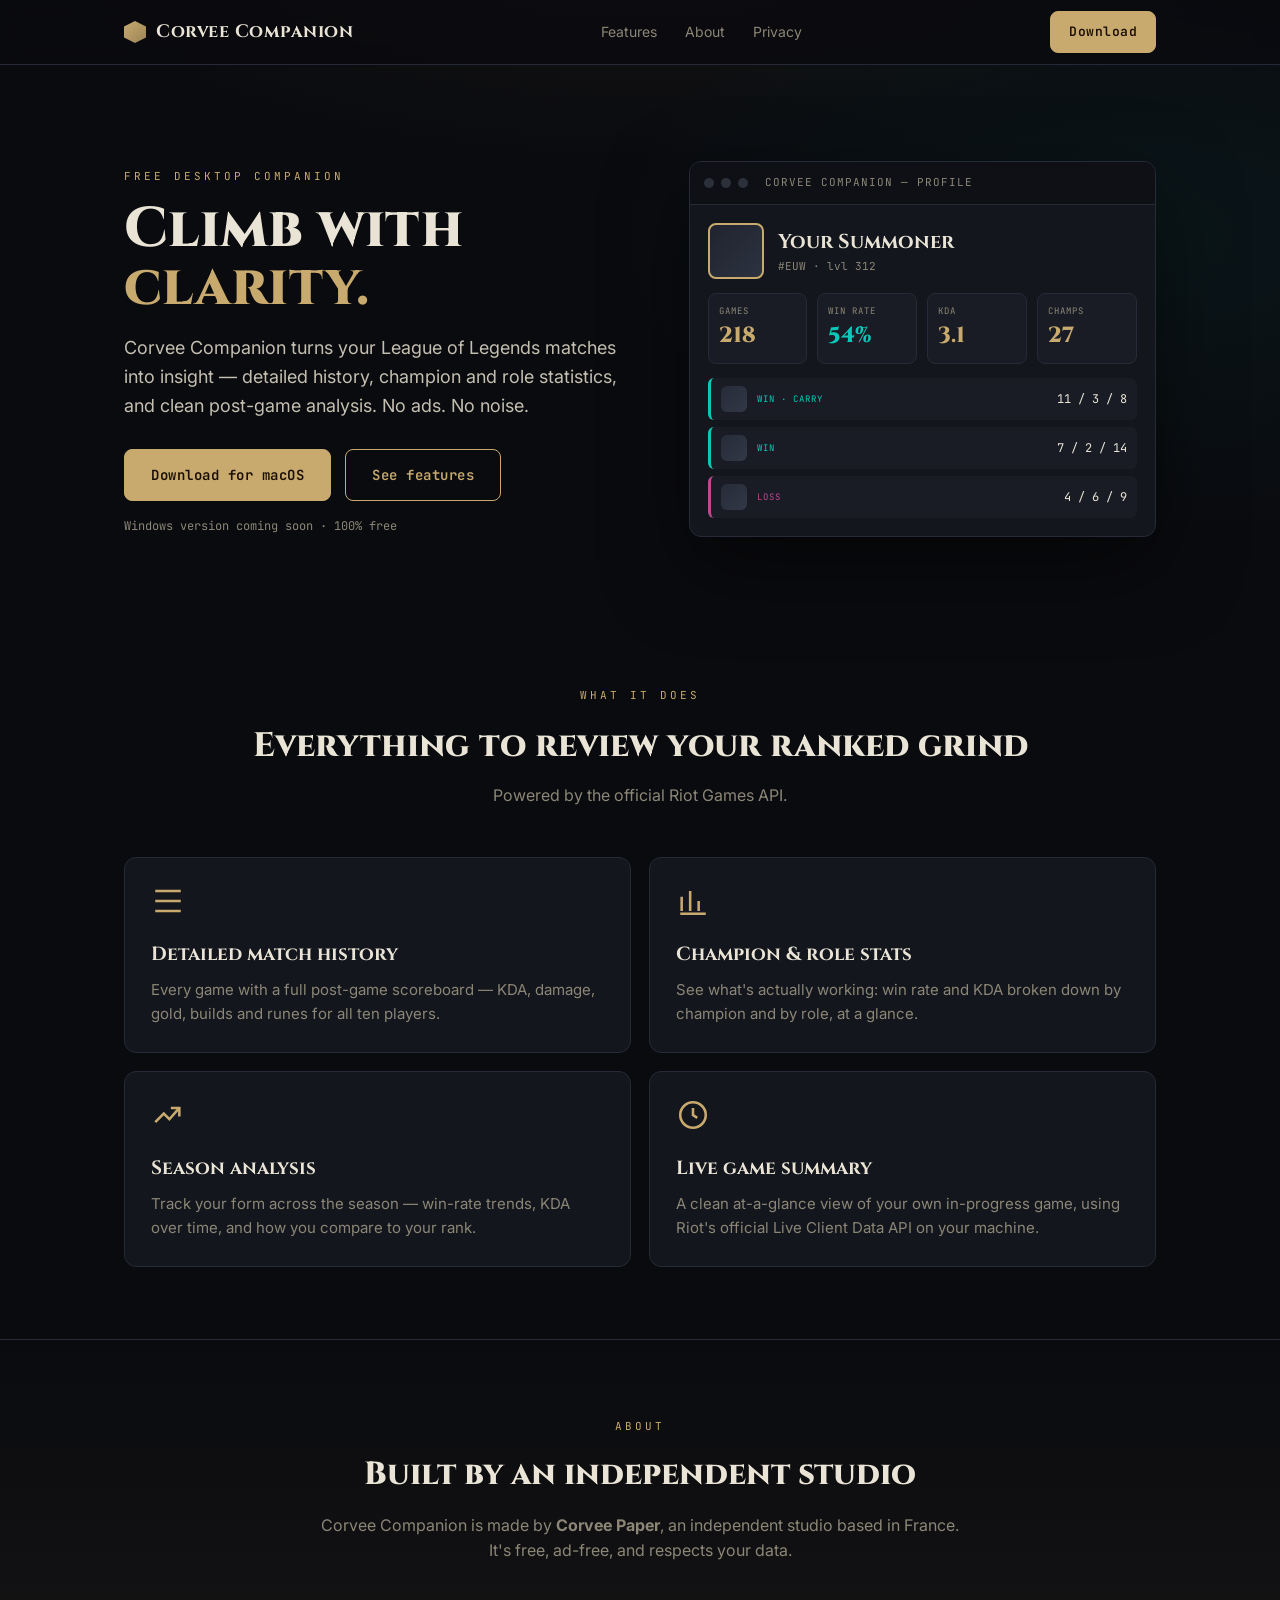
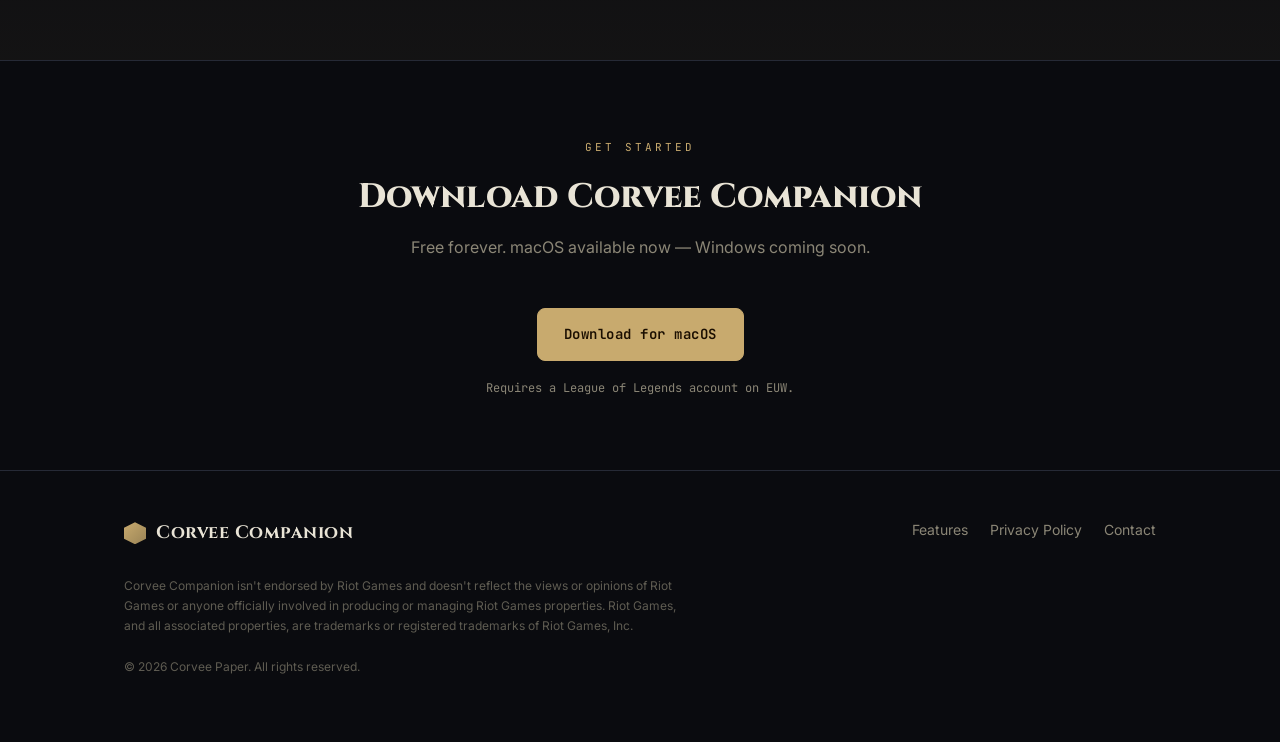
==== index.html @ 23cd95b9 "Add files via upload" ====
<!DOCTYPE html>
<html lang="en">
<head>
  <meta charset="UTF-8" />
  <meta name="viewport" content="width=device-width, initial-scale=1.0" />
  <title>Corvee Companion — Track your League of Legends ranked performance</title>
  <meta name="description" content="Corvee Companion is a free desktop app that turns your League of Legends matches into insight: detailed history, champion and role stats, and post-game analysis. By Corvee Paper." />
  <link rel="preconnect" href="https://fonts.googleapis.com" />
  <link rel="preconnect" href="https://fonts.gstatic.com" crossorigin />
  <link href="https://fonts.googleapis.com/css2?family=Cinzel:wght@700;800&family=Inter:wght@400;500;600&family=JetBrains+Mono:wght@400;600&display=swap" rel="stylesheet" />
  <link rel="stylesheet" href="style.css" />
</head>
<body>

  <header class="nav">
    <div class="wrap nav-inner">
      <a class="brand" href="/"><span class="mark"></span> Corvee Companion</a>
      <nav class="nav-links">
        <a href="#features">Features</a>
        <a href="#about">About</a>
        <a href="privacy.html">Privacy</a>
      </nav>
      <a class="btn btn-primary" href="#download">Download</a>
    </div>
  </header>

  <main>
    <!-- Hero -->
    <section class="hero">
      <div class="wrap hero-grid">
        <div>
          <span class="kicker">Free desktop companion</span>
          <h1>Climb with <span class="accent">clarity.</span></h1>
          <p class="lead">Corvee Companion turns your League of Legends matches into insight — detailed history, champion and role statistics, and clean post-game analysis. No ads. No noise.</p>
          <div class="hero-cta">
            <a class="btn btn-primary btn-lg" href="#download">Download for macOS</a>
            <a class="btn btn-lg" href="#features">See features</a>
          </div>
          <p class="hero-note">Windows version coming soon · 100% free</p>
        </div>

        <!-- Stylised app mockup (not a real screenshot) -->
        <div class="mock" aria-hidden="true">
          <div class="mock-bar"><i></i><i></i><i></i><span class="ttl">CORVEE COMPANION — PROFILE</span></div>
          <div class="mock-body">
            <div class="mock-hero-row">
              <div class="mock-ava"></div>
              <div>
                <div class="mock-name">Your Summoner</div>
                <div class="mock-sub">#EUW · lvl 312</div>
              </div>
            </div>
            <div class="mock-stats">
              <div class="mock-stat"><div class="l">GAMES</div><div class="v">218</div></div>
              <div class="mock-stat"><div class="l">WIN RATE</div><div class="v good">54%</div></div>
              <div class="mock-stat"><div class="l">KDA</div><div class="v">3.1</div></div>
              <div class="mock-stat"><div class="l">CHAMPS</div><div class="v">27</div></div>
            </div>
            <div class="mock-rows">
              <div class="mock-row"><span class="mock-chip"></span><span class="tag">WIN · CARRY</span><span class="kda">11 / 3 / 8</span></div>
              <div class="mock-row"><span class="mock-chip"></span><span class="tag">WIN</span><span class="kda">7 / 2 / 14</span></div>
              <div class="mock-row loss"><span class="mock-chip"></span><span class="tag">LOSS</span><span class="kda">4 / 6 / 9</span></div>
            </div>
          </div>
        </div>
      </div>
    </section>

    <!-- Features -->
    <section id="features">
      <div class="wrap">
        <div class="section-head">
          <span class="kicker">What it does</span>
          <h2>Everything to review your ranked grind</h2>
          <p>Powered by the official Riot Games API.</p>
        </div>
        <div class="features">
          <div class="feature">
            <svg class="ic" viewBox="0 0 24 24" fill="none" stroke="currentColor" stroke-width="1.8"><path d="M3 5h18M3 12h18M3 19h18"/></svg>
            <h3>Detailed match history</h3>
            <p>Every game with a full post-game scoreboard — KDA, damage, gold, builds and runes for all ten players.</p>
          </div>
          <div class="feature">
            <svg class="ic" viewBox="0 0 24 24" fill="none" stroke="currentColor" stroke-width="1.8"><path d="M4 19V9m6 10V5m6 14v-7"/><path d="M3 21h18"/></svg>
            <h3>Champion &amp; role stats</h3>
            <p>See what's actually working: win rate and KDA broken down by champion and by role, at a glance.</p>
          </div>
          <div class="feature">
            <svg class="ic" viewBox="0 0 24 24" fill="none" stroke="currentColor" stroke-width="1.8"><path d="M3 17l6-6 4 4 7-8"/><path d="M14 7h6v6"/></svg>
            <h3>Season analysis</h3>
            <p>Track your form across the season — win-rate trends, KDA over time, and how you compare to your rank.</p>
          </div>
          <div class="feature">
            <svg class="ic" viewBox="0 0 24 24" fill="none" stroke="currentColor" stroke-width="1.8"><circle cx="12" cy="12" r="9"/><path d="M12 7v5l3 2"/></svg>
            <h3>Live game summary</h3>
            <p>A clean at-a-glance view of your own in-progress game, using Riot's official Live Client Data API on your machine.</p>
          </div>
        </div>
      </div>
    </section>

    <!-- About -->
    <section id="about" class="band">
      <div class="wrap">
        <span class="kicker">About</span>
        <h2>Built by an independent studio</h2>
        <p>Corvee Companion is made by <strong>Corvee Paper</strong>, an independent studio based in France.<br/>It's free, ad-free, and respects your data.</p>
      </div>
    </section>

    <!-- Download -->
    <section id="download">
      <div class="wrap">
        <div class="section-head">
          <span class="kicker">Get started</span>
          <h2>Download Corvee Companion</h2>
          <p>Free forever. macOS available now — Windows coming soon.</p>
        </div>
        <div style="text-align:center">
          <a class="btn btn-primary btn-lg" href="#">Download for macOS</a>
          <p class="hero-note" style="margin-top:18px">Requires a League of Legends account on EUW.</p>
        </div>
      </div>
    </section>
  </main>

  <footer>
    <div class="wrap">
      <div class="foot-grid">
        <div class="brand"><span class="mark"></span> Corvee Companion</div>
        <nav class="foot-links">
          <a href="#features">Features</a>
          <a href="privacy.html">Privacy Policy</a>
          <a href="mailto:contact@corveepaper.fr">Contact</a>
        </nav>
      </div>
      <p class="disclaimer">
        Corvee Companion isn't endorsed by Riot Games and doesn't reflect the views or opinions of Riot Games or anyone officially involved in producing or managing Riot Games properties. Riot Games, and all associated properties, are trademarks or registered trademarks of Riot Games, Inc.
        <br/><br/>
        © <span id="yr">2026</span> Corvee Paper. All rights reserved.
      </p>
    </div>
  </footer>

  <script>document.getElementById('yr').textContent = new Date().getFullYear();</script>
</body>
</html>
---- style.css ----
/* Corvee Companion — landing
   Palette "Hexcore" cohérente avec l'app : or / cyan sur fond sombre.
   100% statique, polices via Google Fonts (cf. <link> dans les <head>). */

:root {
  --bg: #0a0b0f;
  --bg-2: #0e1016;
  --panel: #14161d;
  --panel-2: #191c25;
  --line: #262a36;
  --text: #e9e4d6;
  --muted: #8b8676;
  --gold: #c8aa6e;
  --gold-dim: #9a8456;
  --cyan: #0ac8b9;
  --magenta: #c0468f;
  --radius: 12px;
  --maxw: 1080px;
}

* { box-sizing: border-box; margin: 0; padding: 0; }

html { scroll-behavior: smooth; }

body {
  background:
    radial-gradient(1200px 600px at 50% -200px, rgba(200,170,110,0.10), transparent 60%),
    radial-gradient(900px 500px at 90% 10%, rgba(10,200,185,0.06), transparent 60%),
    var(--bg);
  color: var(--text);
  font-family: 'Inter', -apple-system, BlinkMacSystemFont, sans-serif;
  line-height: 1.6;
  -webkit-font-smoothing: antialiased;
}

.wrap { max-width: var(--maxw); margin: 0 auto; padding: 0 24px; }

a { color: inherit; text-decoration: none; }

.kicker {
  font-family: 'JetBrains Mono', monospace;
  font-size: 11px; letter-spacing: 3px; text-transform: uppercase;
  color: var(--gold); display: inline-block; margin-bottom: 14px;
}

/* ---------- Header ---------- */
header.nav {
  position: sticky; top: 0; z-index: 50;
  backdrop-filter: blur(10px);
  background: rgba(10,11,15,0.72);
  border-bottom: 1px solid var(--line);
}
.nav-inner { display: flex; align-items: center; justify-content: space-between; height: 64px; }
.brand { display: flex; align-items: center; gap: 10px; font-family: 'Cinzel', serif; font-weight: 700; font-size: 18px; letter-spacing: 0.5px; }
.brand .mark {
  width: 22px; height: 22px; transform: rotate(0deg);
  background: linear-gradient(135deg, var(--gold), var(--gold-dim));
  clip-path: polygon(50% 0, 100% 25%, 100% 75%, 50% 100%, 0 75%, 0 25%);
}
.nav-links { display: flex; align-items: center; gap: 28px; font-size: 14px; color: var(--muted); }
.nav-links a:hover { color: var(--text); }

.btn {
  display: inline-flex; align-items: center; gap: 8px;
  font-family: 'JetBrains Mono', monospace; font-size: 13px; font-weight: 600;
  letter-spacing: 0.5px; padding: 10px 18px; border-radius: 8px; cursor: pointer;
  border: 1px solid var(--gold); color: var(--gold); background: transparent;
  transition: all .15s ease;
}
.btn:hover { background: var(--gold); color: #1a0e00; }
.btn-primary { background: var(--gold); color: #1a0e00; }
.btn-primary:hover { background: #d9bd82; border-color: #d9bd82; }
.btn-lg { padding: 14px 26px; font-size: 14px; }

/* ---------- Hero ---------- */
.hero { padding: 96px 0 72px; }
.hero-grid { display: grid; grid-template-columns: 1.05fr 0.95fr; gap: 48px; align-items: center; }
.hero h1 {
  font-family: 'Cinzel', serif; font-weight: 800; font-size: 56px; line-height: 1.04;
  letter-spacing: 0.3px; margin-bottom: 18px;
}
.hero h1 .accent { color: var(--gold); }
.hero p.lead { font-size: 18px; color: #c4bfb0; max-width: 30em; margin-bottom: 28px; }
.hero-cta { display: flex; gap: 14px; align-items: center; flex-wrap: wrap; }
.hero-note { font-family: 'JetBrains Mono', monospace; font-size: 12px; color: var(--muted); margin-top: 16px; }

/* App mockup */
.mock {
  background: var(--panel); border: 1px solid var(--line); border-radius: var(--radius);
  box-shadow: 0 30px 80px rgba(0,0,0,0.5); overflow: hidden;
}
.mock-bar { display: flex; align-items: center; gap: 7px; padding: 12px 14px; border-bottom: 1px solid var(--line); background: var(--bg-2); }
.mock-bar i { width: 10px; height: 10px; border-radius: 50%; background: #2c303b; display: block; }
.mock-bar .ttl { margin-left: 10px; font-family: 'JetBrains Mono', monospace; font-size: 11px; color: var(--muted); letter-spacing: 1px; }
.mock-body { padding: 18px; display: grid; gap: 14px; }
.mock-hero-row { display: flex; gap: 14px; align-items: center; }
.mock-ava { width: 56px; height: 56px; border-radius: 8px; border: 2px solid var(--gold); background: linear-gradient(135deg, #20242f, #2c3240); flex: 0 0 auto; }
.mock-name { font-family: 'Cinzel', serif; font-size: 20px; font-weight: 700; }
.mock-sub { font-family: 'JetBrains Mono', monospace; font-size: 11px; color: var(--muted); }
.mock-stats { display: grid; grid-template-columns: repeat(4, 1fr); gap: 10px; }
.mock-stat { background: var(--panel-2); border: 1px solid var(--line); border-radius: 8px; padding: 10px; }
.mock-stat .l { font-family: 'JetBrains Mono', monospace; font-size: 9px; letter-spacing: 1px; color: var(--muted); }
.mock-stat .v { font-family: 'Cinzel', serif; font-size: 22px; font-weight: 800; color: var(--gold); }
.mock-stat .v.good { color: var(--cyan); }
.mock-rows { display: grid; gap: 7px; }
.mock-row { display: flex; align-items: center; gap: 10px; background: var(--panel-2); border-left: 3px solid var(--cyan); border-radius: 6px; padding: 8px 10px; }
.mock-row.loss { border-left-color: var(--magenta); }
.mock-chip { width: 26px; height: 26px; border-radius: 6px; background: linear-gradient(135deg,#262b38,#323847); flex: 0 0 auto; }
.mock-row .kda { font-family: 'JetBrains Mono', monospace; font-size: 12px; margin-left: auto; color: var(--text); }
.mock-row .tag { font-family: 'JetBrains Mono', monospace; font-size: 9px; color: var(--cyan); letter-spacing: 1px; }
.mock-row.loss .tag { color: var(--magenta); }

/* ---------- Features ---------- */
section { padding: 72px 0; }
.section-head { text-align: center; margin-bottom: 48px; }
.section-head h2 { font-family: 'Cinzel', serif; font-size: 34px; font-weight: 800; }
.section-head p { color: var(--muted); margin-top: 10px; }
.features { display: grid; grid-template-columns: repeat(2, 1fr); gap: 18px; }
.feature { background: var(--panel); border: 1px solid var(--line); border-radius: var(--radius); padding: 26px; transition: border-color .15s ease, transform .15s ease; }
.feature:hover { border-color: var(--gold-dim); transform: translateY(-2px); }
.feature .ic { width: 34px; height: 34px; margin-bottom: 14px; color: var(--gold); }
.feature h3 { font-family: 'Cinzel', serif; font-size: 19px; font-weight: 700; margin-bottom: 8px; }
.feature p { color: var(--muted); font-size: 15px; }

/* ---------- CTA band ---------- */
.band { text-align: center; background: linear-gradient(180deg, transparent, rgba(200,170,110,0.05)); border-top: 1px solid var(--line); border-bottom: 1px solid var(--line); }
.band h2 { font-family: 'Cinzel', serif; font-size: 32px; font-weight: 800; margin-bottom: 12px; }
.band p { color: var(--muted); margin-bottom: 24px; }

/* ---------- Footer ---------- */
footer { padding: 48px 0 64px; border-top: 1px solid var(--line); }
.foot-grid { display: flex; justify-content: space-between; gap: 24px; flex-wrap: wrap; align-items: flex-start; }
.foot-links { display: flex; gap: 22px; font-size: 14px; color: var(--muted); }
.foot-links a:hover { color: var(--text); }
.disclaimer { margin-top: 28px; font-size: 12px; color: #5f5c52; line-height: 1.7; max-width: 70ch; }

/* ---------- Privacy page ---------- */
.doc { padding: 64px 0 80px; max-width: 760px; }
.doc h1 { font-family: 'Cinzel', serif; font-size: 36px; margin-bottom: 8px; }
.doc h2 { font-family: 'Cinzel', serif; font-size: 20px; margin: 32px 0 10px; color: var(--gold); }
.doc p, .doc li { color: #c4bfb0; margin-bottom: 10px; }
.doc ul { padding-left: 22px; }
.doc .updated { font-family: 'JetBrains Mono', monospace; font-size: 12px; color: var(--muted); margin-bottom: 24px; }

/* ---------- Responsive ---------- */
@media (max-width: 860px) {
  .hero-grid { grid-template-columns: 1fr; gap: 36px; }
  .hero h1 { font-size: 40px; }
  .features { grid-template-columns: 1fr; }
  .nav-links { display: none; }
}
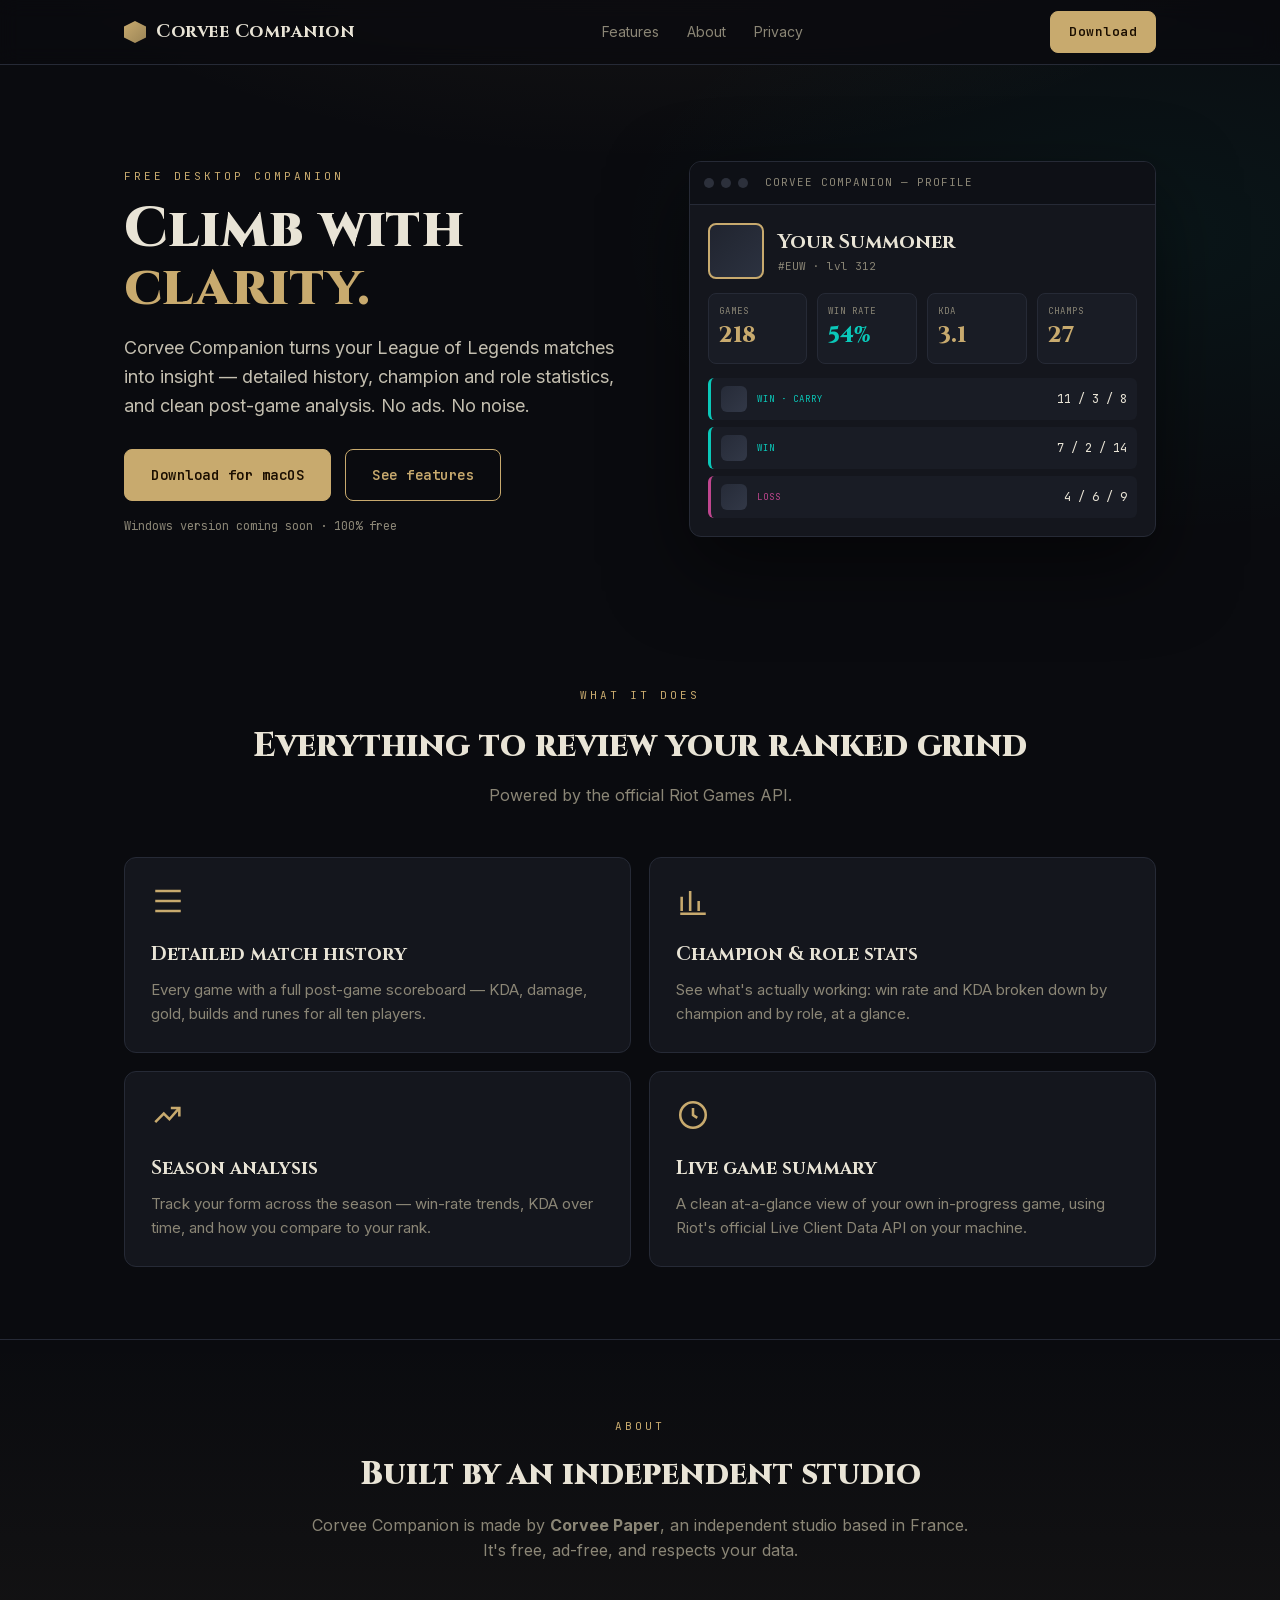
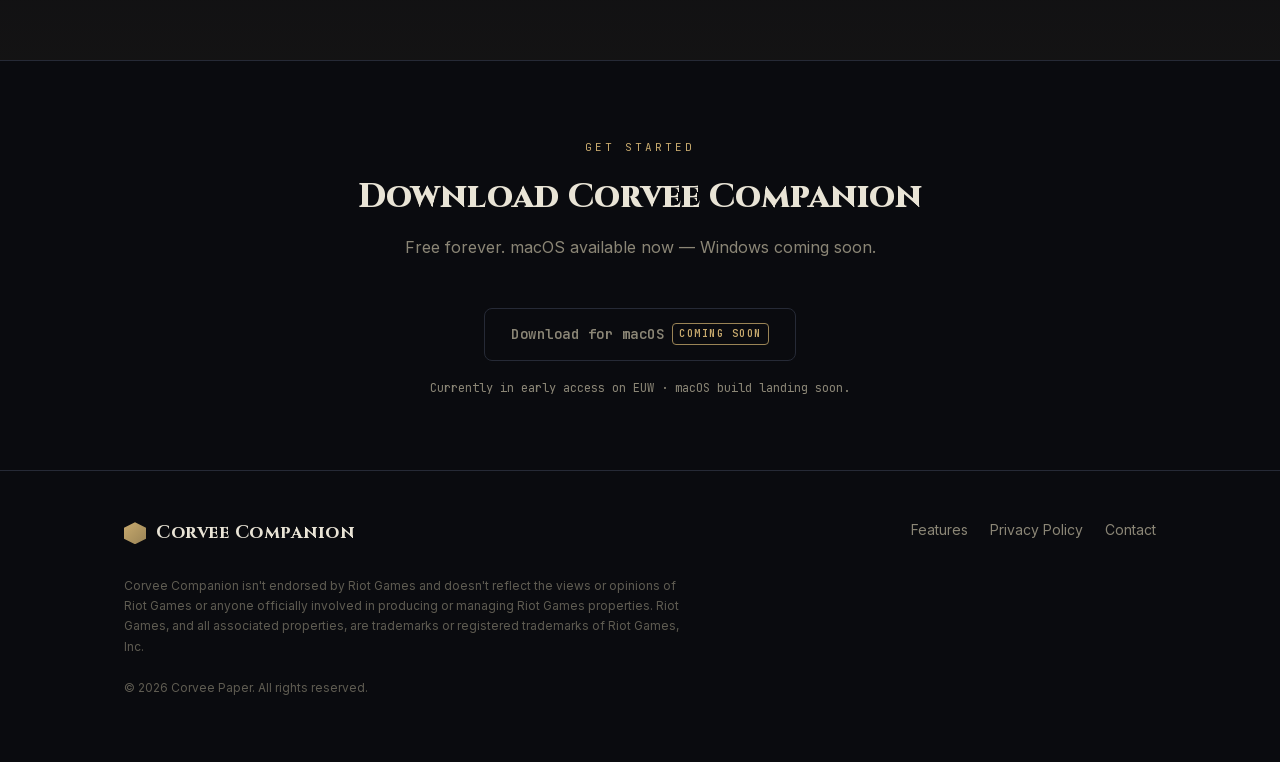
==== commit 08d8ff37: "Déploie la version RGPD-clean : polices auto-hébergées + bouton Coming soon - Ajoute fonts.css + fon" ====
--- a/index.html
+++ b/index.html
@@ -5,9 +5,7 @@
   <meta name="viewport" content="width=device-width, initial-scale=1.0" />
   <title>Corvee Companion — Track your League of Legends ranked performance</title>
   <meta name="description" content="Corvee Companion is a free desktop app that turns your League of Legends matches into insight: detailed history, champion and role stats, and post-game analysis. By Corvee Paper." />
-  <link rel="preconnect" href="https://fonts.googleapis.com" />
-  <link rel="preconnect" href="https://fonts.gstatic.com" crossorigin />
-  <link href="https://fonts.googleapis.com/css2?family=Cinzel:wght@700;800&family=Inter:wght@400;500;600&family=JetBrains+Mono:wght@400;600&display=swap" rel="stylesheet" />
+  <link rel="stylesheet" href="fonts.css" />
   <link rel="stylesheet" href="style.css" />
 </head>
 <body>
@@ -117,8 +115,8 @@
           <p>Free forever. macOS available now — Windows coming soon.</p>
         </div>
         <div style="text-align:center">
-          <a class="btn btn-primary btn-lg" href="#">Download for macOS</a>
-          <p class="hero-note" style="margin-top:18px">Requires a League of Legends account on EUW.</p>
+          <span class="btn btn-lg btn-soon">Download for macOS <span class="soon-tag">COMING SOON</span></span>
+          <p class="hero-note" style="margin-top:18px">Currently in early access on EUW · macOS build landing soon.</p>
         </div>
       </div>
     </section>
--- a/fonts.css
+++ b/fonts.css
@@ -0,0 +1,5 @@
+/* Polices auto-hébergées (RGPD : aucune requête vers Google, aucune IP visiteur partagée).
+   Fichiers VARIABLES — une plage de graisses par fichier. */
+@font-face{font-family:'Cinzel';font-style:normal;font-weight:400 900;font-display:swap;src:url(fonts/cinzel.woff2) format('woff2');}
+@font-face{font-family:'Inter';font-style:normal;font-weight:100 900;font-display:swap;src:url(fonts/inter.woff2) format('woff2');}
+@font-face{font-family:'JetBrains Mono';font-style:normal;font-weight:100 800;font-display:swap;src:url(fonts/jetbrains-mono.woff2) format('woff2');}
--- a/style.css
+++ b/style.css
@@ -1,6 +1,6 @@
 /* Corvee Companion — landing
    Palette "Hexcore" cohérente avec l'app : or / cyan sur fond sombre.
-   100% statique, polices via Google Fonts (cf. <link> dans les <head>). */
+   100% statique, polices auto-hébergées (cf. fonts.css → aucun appel externe, RGPD propre). */
 
 :root {
   --bg: #0a0b0f;
@@ -71,6 +71,16 @@
 .btn-primary { background: var(--gold); color: #1a0e00; }
 .btn-primary:hover { background: #d9bd82; border-color: #d9bd82; }
 .btn-lg { padding: 14px 26px; font-size: 14px; }
+/* État "bientôt dispo" : non cliquable, sans le faux affordance d'un lien mort. */
+.btn-soon {
+  cursor: default; background: transparent; color: var(--muted);
+  border-color: var(--line); pointer-events: none;
+}
+.btn-soon:hover { background: transparent; color: var(--muted); border-color: var(--line); }
+.btn-soon .soon-tag {
+  font-size: 10px; letter-spacing: 1.5px; color: var(--gold);
+  border: 1px solid var(--gold-dim); border-radius: 4px; padding: 2px 6px;
+}
 
 /* ---------- Hero ---------- */
 .hero { padding: 96px 0 72px; }
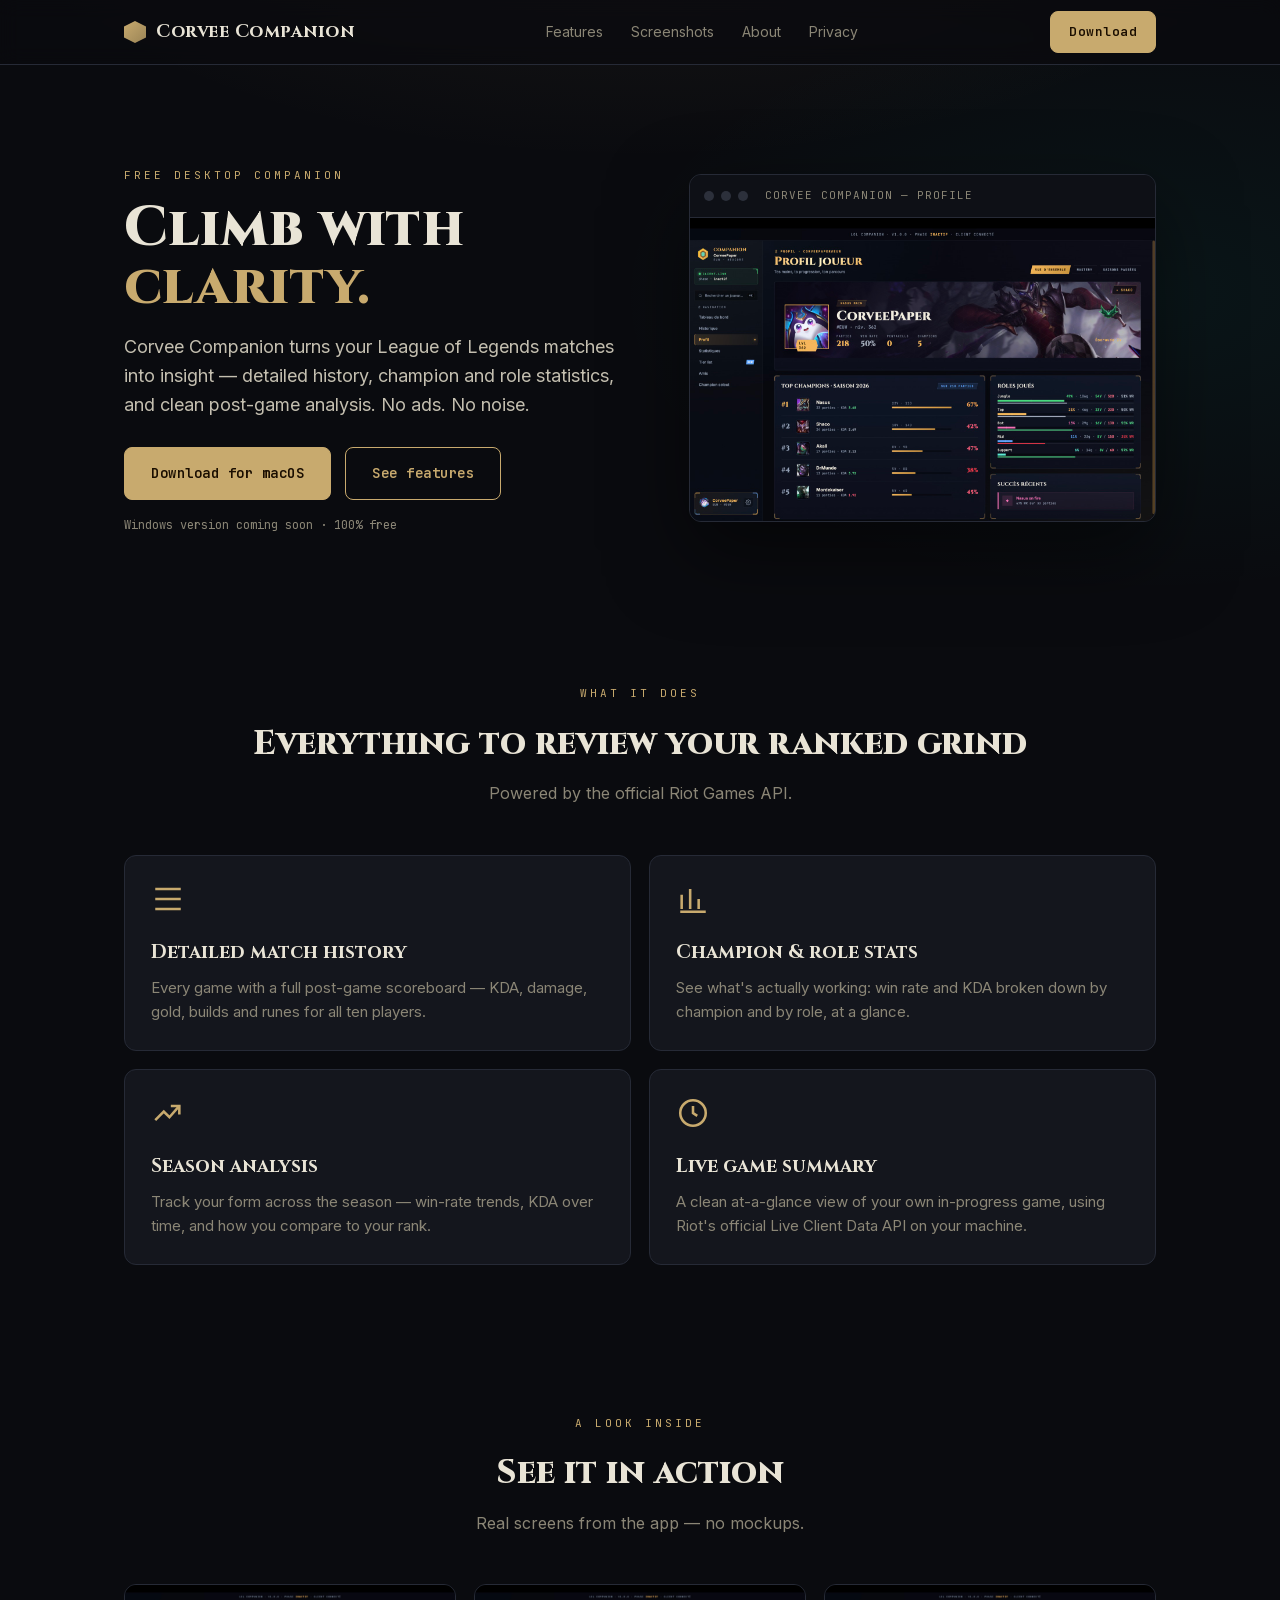
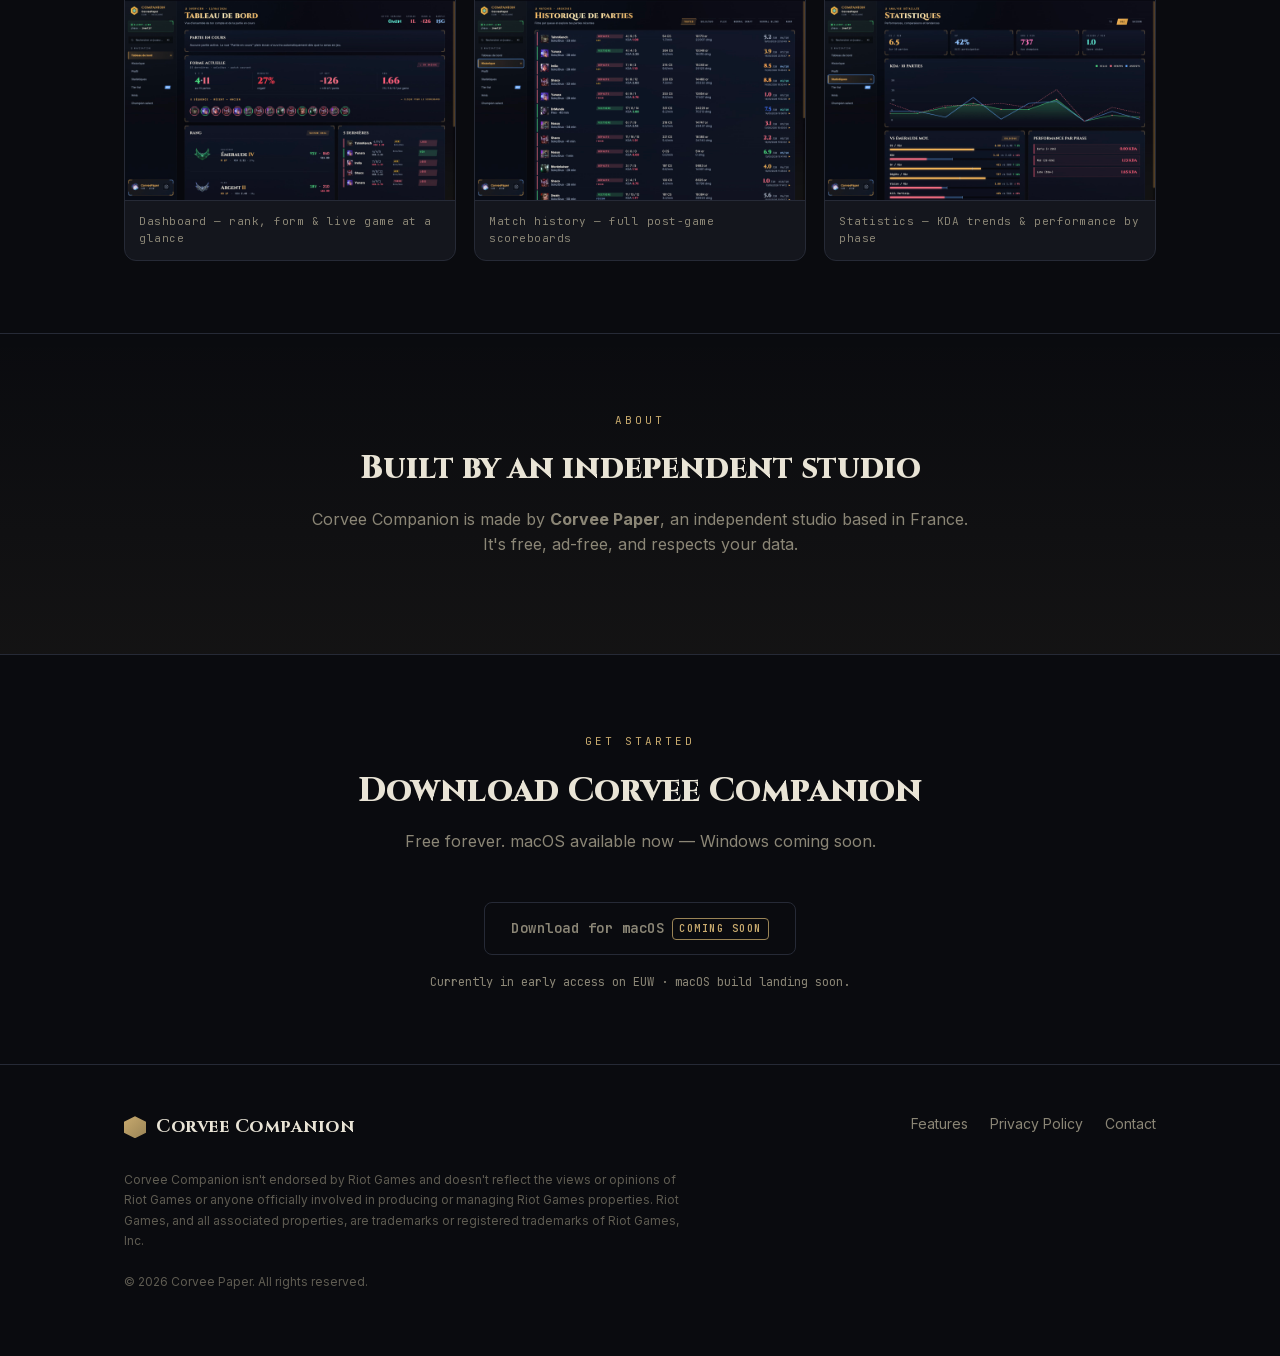
==== commit fdd1800e: "Landing : vraies captures de l'app (héros + galerie) à la place du mockup - Héros : capture réelle d" ====
--- a/index.html
+++ b/index.html
@@ -15,6 +15,7 @@
       <a class="brand" href="/"><span class="mark"></span> Corvee Companion</a>
       <nav class="nav-links">
         <a href="#features">Features</a>
+        <a href="#screenshots">Screenshots</a>
         <a href="#about">About</a>
         <a href="privacy.html">Privacy</a>
       </nav>
@@ -37,29 +38,11 @@
           <p class="hero-note">Windows version coming soon · 100% free</p>
         </div>
 
-        <!-- Stylised app mockup (not a real screenshot) -->
-        <div class="mock" aria-hidden="true">
+        <!-- Real app screenshot (player profile) -->
+        <div class="mock">
           <div class="mock-bar"><i></i><i></i><i></i><span class="ttl">CORVEE COMPANION — PROFILE</span></div>
-          <div class="mock-body">
-            <div class="mock-hero-row">
-              <div class="mock-ava"></div>
-              <div>
-                <div class="mock-name">Your Summoner</div>
-                <div class="mock-sub">#EUW · lvl 312</div>
-              </div>
-            </div>
-            <div class="mock-stats">
-              <div class="mock-stat"><div class="l">GAMES</div><div class="v">218</div></div>
-              <div class="mock-stat"><div class="l">WIN RATE</div><div class="v good">54%</div></div>
-              <div class="mock-stat"><div class="l">KDA</div><div class="v">3.1</div></div>
-              <div class="mock-stat"><div class="l">CHAMPS</div><div class="v">27</div></div>
-            </div>
-            <div class="mock-rows">
-              <div class="mock-row"><span class="mock-chip"></span><span class="tag">WIN · CARRY</span><span class="kda">11 / 3 / 8</span></div>
-              <div class="mock-row"><span class="mock-chip"></span><span class="tag">WIN</span><span class="kda">7 / 2 / 14</span></div>
-              <div class="mock-row loss"><span class="mock-chip"></span><span class="tag">LOSS</span><span class="kda">4 / 6 / 9</span></div>
-            </div>
-          </div>
+          <img class="mock-shot" src="img/profil.jpg" width="1600" height="1041" loading="eager"
+               alt="Corvee Companion — player profile showing rank, top champions and role statistics" />
         </div>
       </div>
     </section>
@@ -93,6 +76,34 @@
             <h3>Live game summary</h3>
             <p>A clean at-a-glance view of your own in-progress game, using Riot's official Live Client Data API on your machine.</p>
           </div>
+        </div>
+      </div>
+    </section>
+
+    <!-- Screenshots -->
+    <section id="screenshots">
+      <div class="wrap">
+        <div class="section-head">
+          <span class="kicker">A look inside</span>
+          <h2>See it in action</h2>
+          <p>Real screens from the app — no mockups.</p>
+        </div>
+        <div class="shots">
+          <figure class="shot">
+            <img src="img/dashboard.jpg" width="1600" height="1041" loading="lazy"
+                 alt="Dashboard showing current rank, recent form and live game overview" />
+            <figcaption>Dashboard — rank, form &amp; live game at a glance</figcaption>
+          </figure>
+          <figure class="shot">
+            <img src="img/history.jpg" width="1600" height="1041" loading="lazy"
+                 alt="Match history with detailed post-game scoreboards" />
+            <figcaption>Match history — full post-game scoreboards</figcaption>
+          </figure>
+          <figure class="shot">
+            <img src="img/stats.jpg" width="1600" height="1041" loading="lazy"
+                 alt="Season statistics with KDA trends and performance breakdown" />
+            <figcaption>Statistics — KDA trends &amp; performance by phase</figcaption>
+          </figure>
         </div>
       </div>
     </section>
--- a/style.css
+++ b/style.css
@@ -99,6 +99,7 @@
   background: var(--panel); border: 1px solid var(--line); border-radius: var(--radius);
   box-shadow: 0 30px 80px rgba(0,0,0,0.5); overflow: hidden;
 }
+.mock-shot { display: block; width: 100%; height: auto; }
 .mock-bar { display: flex; align-items: center; gap: 7px; padding: 12px 14px; border-bottom: 1px solid var(--line); background: var(--bg-2); }
 .mock-bar i { width: 10px; height: 10px; border-radius: 50%; background: #2c303b; display: block; }
 .mock-bar .ttl { margin-left: 10px; font-family: 'JetBrains Mono', monospace; font-size: 11px; color: var(--muted); letter-spacing: 1px; }
@@ -132,6 +133,20 @@
 .feature h3 { font-family: 'Cinzel', serif; font-size: 19px; font-weight: 700; margin-bottom: 8px; }
 .feature p { color: var(--muted); font-size: 15px; }
 
+/* ---------- Screenshots gallery ---------- */
+.shots { display: grid; grid-template-columns: repeat(3, 1fr); gap: 18px; }
+.shot {
+  margin: 0; background: var(--panel); border: 1px solid var(--line);
+  border-radius: var(--radius); overflow: hidden;
+  transition: border-color .15s ease, transform .15s ease;
+}
+.shot:hover { border-color: var(--gold-dim); transform: translateY(-2px); }
+.shot img { display: block; width: 100%; height: auto; border-bottom: 1px solid var(--line); }
+.shot figcaption {
+  padding: 12px 14px; font-family: 'JetBrains Mono', monospace;
+  font-size: 11px; letter-spacing: 0.5px; color: var(--muted);
+}
+
 /* ---------- CTA band ---------- */
 .band { text-align: center; background: linear-gradient(180deg, transparent, rgba(200,170,110,0.05)); border-top: 1px solid var(--line); border-bottom: 1px solid var(--line); }
 .band h2 { font-family: 'Cinzel', serif; font-size: 32px; font-weight: 800; margin-bottom: 12px; }
@@ -157,5 +172,6 @@
   .hero-grid { grid-template-columns: 1fr; gap: 36px; }
   .hero h1 { font-size: 40px; }
   .features { grid-template-columns: 1fr; }
+  .shots { grid-template-columns: 1fr; }
   .nav-links { display: none; }
 }
